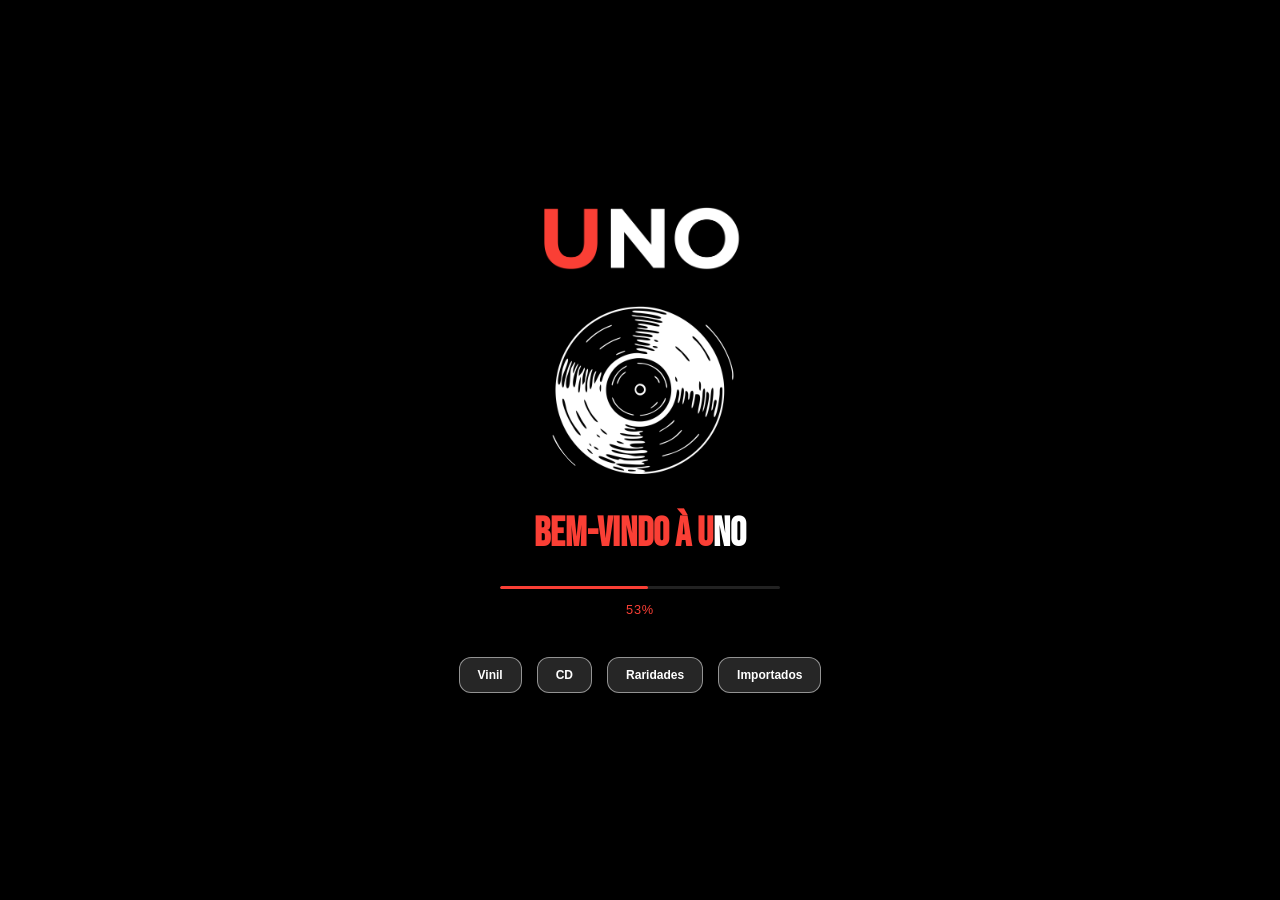
==== index.html @ 5053f2fa "feat: Adicionando o menu de forma responsiva no projeto" ====
<!DOCTYPE html>
<html lang="en">

<head>
    <meta charset="UTF-8">
    <meta name="viewport" content="width=device-width, initial-scale=1.0">
    <link rel="stylesheet" href="./src/css/style.css">
    <link rel="preconnect" href="https://fonts.googleapis.com">
    <link rel="preconnect" href="https://fonts.gstatic.com" crossorigin>
    <link
        href="https://fonts.googleapis.com/css2?family=Bebas+Neue&family=Montserrat:ital,wght@0,100..900;1,100..900&display=swap"
        rel="stylesheet">
    <title>Home</title>
</head>

<body>

    <!-- Início: Loading -->
    <div id="inicio">
        <img id="img-logo" src="./src/assets/logo UNO.png" alt="Logo da UNO">
        <img id="img-loading" src="./src/assets/Loading/vinil.png" alt="Vinil">

        <div id="texto-loading">
            <h1 id="titulo-loading">Bem-vindo à U<span>NO</span></h1>
        </div>

        <div id="barra-loading">
            <div id="barra-container">
                <div id="barra-fill"></div>
            </div>
            <p id="porcentagem">0%</p>
        </div>

        <div id="tags-loading">
            <p id="tags">Vinil</p>
            <p id="tags">CD</p>
            <p id="tags">Raridades</p>
            <p id="tags">Importados</p>
        </div>
    </div>
    <!-- Fim: Loading -->

    <!--Início: Menu-->
    <header>
        <a href="./index.html"><img id="img-menu" src="./src/assets/logo UNO.png" alt="Logo UNO"></a>

        <nav id="link-menu">
            <ul>
                <li><a href="">Home</a></li>
                <li><a href="">Sobre</a></li>
                <li><a href="">Contato</a></li>
            </ul>
        </nav>

        <a id="botao-menu" href="">Portfólio</a>

        <button id="hamburguer">
            <span></span>
            <span></span>
            <span></span>
        </button>
    </header>
    <!-- Fim: Menu -->

    <script src="./src/js/script.js"></script>
</body>

</html>
---- src/css/style.css ----
:root {
    --cor-preta: #000000;
    --cor-branca: #FFFFFF;
    --cor-vermelha: #FA3F35;
    --cor-laranja: #FF9500;
    --cor-branca-50: #FFFFFF80;
    --cor-branca-15: #FFFFFF26;
    --cor-branca-80: #FFFFFF80;
    --barra-container: #222222;
    --fonte-titulo: "Bebas Neue", sans-serif;
    --fonte-corpo: "Inter", sans-serif;
}

* {
    margin: 0;
    padding: 0;
    box-sizing: border-box;
}

/* Início: Loading */

#inicio {
    background: var(--cor-preta);
    position: fixed;
    top: 0;
    left: 0;
    width: 100%;
    height: 100%;
    display: flex;
    flex-direction: column;
    justify-content: center;
    align-items: center;
    opacity: 1;
    transition: opacity 1s ease-in-out;
    gap: 20px;
    overflow: hidden;

}

#img-logo {
    width: 220px;
    height: auto;
}

#img-loading {
    width: 200px;
    height: 200px;
    border-radius: 50%;
    animation: rodar 3s ease-in-out;
}

@keyframes rodar {
    from {
        transform: rotate(0deg);

    }

    to {
        transform: rotate(360deg);
    }
}

#titulo-loading {
    color: var(--cor-vermelha);
    font-family: var(--fonte-titulo);
    font-size: 2.5rem;
}

#titulo-loading span {
    color: var(--cor-branca)
}

#barra-container {
    width: 280px;
    height: 3px;
    background: var(--barra-container);
    border-radius: 2px;
    margin-top: 0;
    overflow: hidden;
    margin-bottom: 5px;
}

#barra-fill {
    height: 100%;
    width: 0%;
    background: var(--cor-vermelha);
    border-radius: 2px;
    transition: width 0.1s ease;
}

#porcentagem {
    color: var(--cor-vermelha);
    font-size: 0.8rem;
    margin-top: 0.5rem;
    font-family: var(--fonte-corpo);
    letter-spacing: 0.06em;
}

#barra-loading {
    display: flex;
    flex-direction: column;
    align-items: center;
}

#texto-loading {
    align-items: center;
    display: flex;
    flex-direction: column;
    margin-bottom: 8px;
}

#tags-loading {
    display: flex;
    gap: 15px;
    margin-top: 20px;
}

#tags {
    color: var(--cor-branca);
    background-color: var(--cor-branca-15);
    padding: 10px 18px;
    border-radius: 12px;
    border: 1px solid var(--cor-branca-50);
    font-family: var(--fonte-corpo);
    font-weight: 600;
    font-size: 0.75rem;
}

/* Fim: Loading */

/* Início: Menu */
header {
    display: none;
    position: fixed;
    top: 0;
    left: 0;
    width: 100%;
    z-index: 99;
    background: var(--cor-preta);
    justify-content: space-between;
    align-items: center;
    height: 100px;
    padding: 20px 40px;
    font-family: var(--fonte-corpo);
    font-weight: 500;
}

header.visivel {
    display: flex;
}

#img-menu {
    width: 100px;
}

nav ul {
    display: flex;
    gap: 20px;
}

nav ul li a {
    font-size: 1.1rem;
    transition: 0.3s ease;
}

nav ul li a:hover {
    color: var(--cor-laranja);
}

header a {
    color: var(--cor-branca);
    text-decoration: none;
}

#botao-menu {
    font-size: 1.1rem;
    transition: 0.3s ease;
    background: var(--cor-vermelha);
    padding: 15px 25px;
    border-radius: 12px;
}

#botao-menu:hover {
    background: var(--cor-laranja);
}

#hamburguer {
    display: none;
    flex-direction: column;
    gap: 5px;
    background: none;
    border: none;
    cursor: pointer;
    padding: 4px;
    z-index: 100;
}

#hamburguer span {
    display: block;
    width: 24px;
    height: 2px;
    background: var(--cor-branca);
    border-radius: 2px;
    transition: all 0.3s ease;
}

#hamburguer.aberto span:nth-child(1) {
    transform: translateY(7px) rotate(45deg);
}

#hamburguer.aberto span:nth-child(2) {
    opacity: 0;
}

#hamburguer.aberto span:nth-child(3) {
    transform: translateY(-7px) rotate(-45deg);
}

@media (max-width: 768px) {
    #hamburguer {
        display: flex;
    }

    #botao-menu {
        display: none;
    }

    #link-menu {
        display: none;
        position: fixed;
        top: 100px;
        left: 0;
        width: 100%;
        background: var(--cor-preta);
        padding: 2rem;
        border-top: 1px solid #222;
        z-index: 98;
    }

    #link-menu.aberto {
        display: block;
    }

    #link-menu ul {
        flex-direction: column;
        gap: 1.5rem;
    }

    #link-menu a {
        font-size: 1.2rem;
    }

}

/* Fim: Menu */

/* Início: Hero */

/* Fim: Hero */

/* Início: Explore por gênero */

/* Fim: Explore por gênero */
/* Início: Destaques da semana */

/* Fim: Destaques da Semana */

/* Início: CTA */

/* Fim: CTA */

/* Fim: Conteúdo */

/* Início: Footer */

/* Fim: Footer */
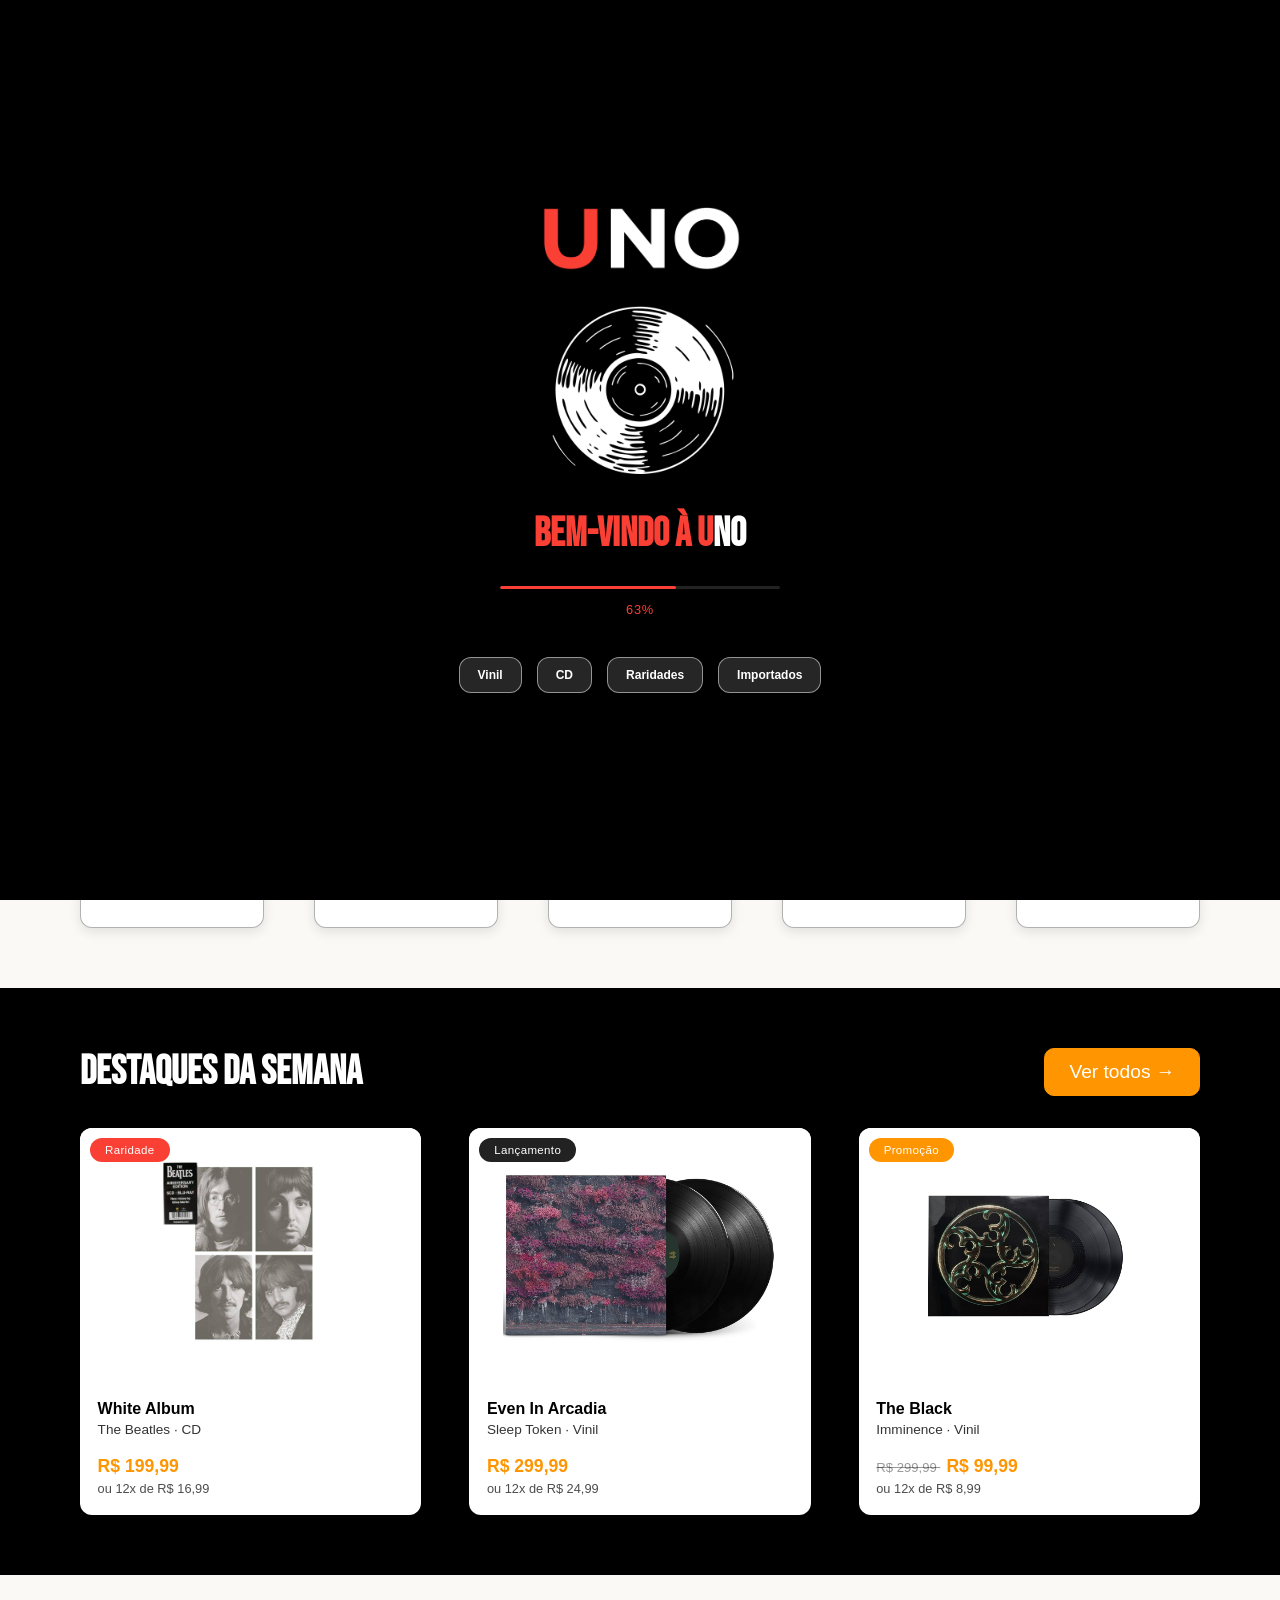
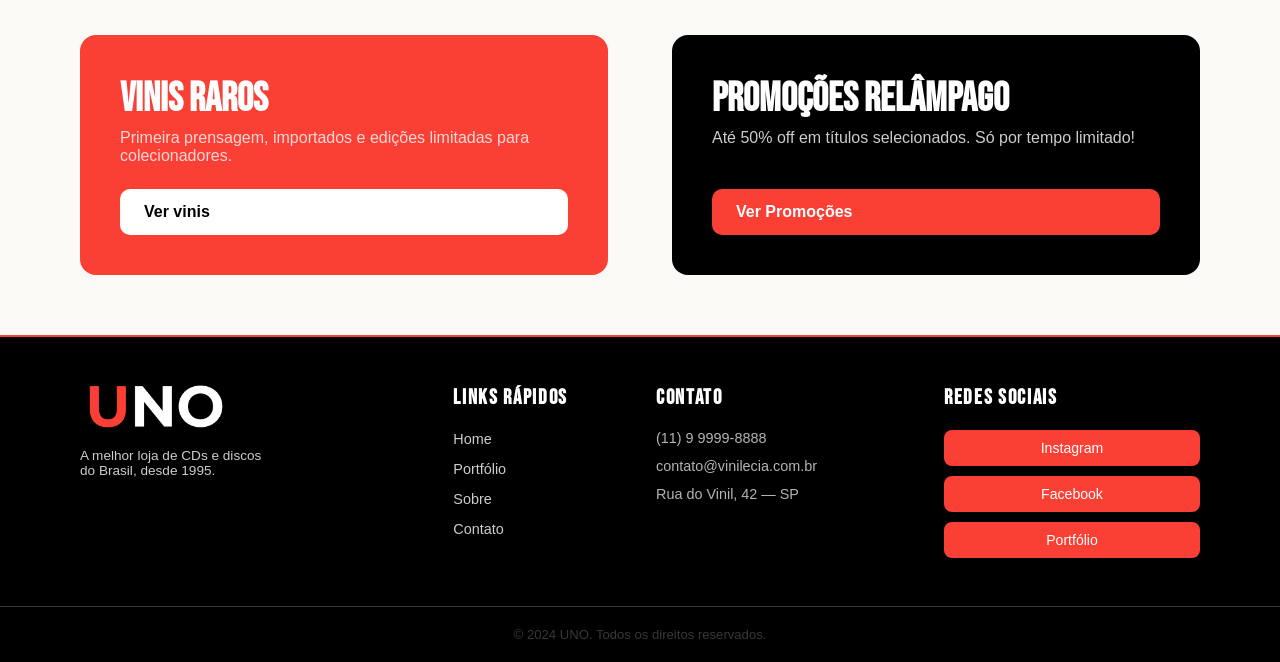
==== commit aaeebc27: "feat: Página Home finalizada" ====
--- a/index.html
+++ b/index.html
@@ -10,7 +10,7 @@
     <link
         href="https://fonts.googleapis.com/css2?family=Bebas+Neue&family=Montserrat:ital,wght@0,100..900;1,100..900&display=swap"
         rel="stylesheet">
-    <title>Home</title>
+    <title>Home | UNO</title>
 </head>
 
 <body>
@@ -38,7 +38,7 @@
             <p id="tags">Importados</p>
         </div>
     </div>
-    <!-- Fim: Loading -->
+   <!-- Fim: Loading -->
 
     <!--Início: Menu-->
     <header>
@@ -46,13 +46,13 @@
 
         <nav id="link-menu">
             <ul>
-                <li><a href="">Home</a></li>
-                <li><a href="">Sobre</a></li>
-                <li><a href="">Contato</a></li>
+                <li><a href="./index.html">Home</a></li>
+                <li><a href="./src/pages/sobre.html">Sobre</a></li>
+                <li><a href="./src/pages/contato.html">Contato</a></li>
             </ul>
         </nav>
 
-        <a id="botao-menu" href="">Portfólio</a>
+        <a id="botao-menu" href="./src/pages/portfolio.html">Portfólio</a>
 
         <button id="hamburguer">
             <span></span>
@@ -62,6 +62,196 @@
     </header>
     <!-- Fim: Menu -->
 
+    <main>
+
+        <section id="hero">
+            <div id="hero-container">
+                <div id="hero-esquerdo">
+
+                    <div id="hero-badge">
+                        Vinil · CD · Raridades · Colecionáveis
+                    </div>
+
+                    <div id="hero-title-sub">
+                        <div id="hero-title">
+                            <h2>A sua trilha sonora <br><span>começa aqui.</span></h2>
+                        </div>
+
+                        <div id="hero-sub">
+                            <p>Mais de 10.000 títulos em estoque.<br> Rock, Jazz, MPB, Clássico e muito mais.</p>
+                        </div>
+                    </div>
+
+                    <div id="hero-btns">
+                        <a id="btn-catalogo" href="">Ver catálogo</a>
+                        <a id="btn-historia" href="">Nossa história</a>
+                    </div>
+                </div>
+
+                <div id="hero-direito">
+                    <img id="fita-cassete" src="./src/assets/Home/Fita.png" alt="Fita cassete">
+                </div>
+            </div>
+        </section>
+
+        <!-- Início: Explore por gênero -->
+        <section id="generos">
+            <div id="generos-container">
+                <h2 id="generos-titulo">Explore por gênero</h2>
+                <div id="generos-grid">
+                    <a href="./pages/portifolio.html?genero=rock" class="genero-card">
+                        <span class="genero-icon">🤘</span>
+                        <p>Rock</p>
+                    </a>
+                    <a href="./pages/portifolio.html?genero=pop" class="genero-card">
+                        <span class="genero-icon">🎤</span>
+                        <p>Pop</p>
+                    </a>
+                    <a href="./pages/portifolio.html?genero=mpb" class="genero-card">
+                        <span class="genero-icon">🎵</span>
+                        <p>MPB</p>
+                    </a>
+                    <a href="./pages/portifolio.html?genero=eletronico" class="genero-card">
+                        <span class="genero-icon">🎧</span>
+                        <p>Eletrônico</p>
+                    </a>
+                    <a href="./pages/portifolio.html?genero=classico" class="genero-card">
+                        <span class="genero-icon">🎻</span>
+                        <p>Clássico</p>
+                    </a>
+                </div>
+            </div>
+        </section>
+        <!-- Fim: Explore por gênero -->
+
+        <!-- Início: Destaques da semana -->
+        <section id="destaques">
+            <div id="destaques-container">
+                <div id="destaques-header">
+                    <h2 id="destaques-titulo">Destaques da semana</h2>
+                    <a href="./pages/portifolio.html" id="btn-ver-todos">Ver todos →</a>
+                </div>
+                <div id="destaques-grid">
+
+                    <div class="produto-card">
+                        <div class="produto-capa">
+                            <img src="./src/assets/Home/white-album.jpg" alt="White Album" width="75%" height="75%">
+                            <span class="produto-badge badge-raridade">Raridade</span>
+                        </div>
+                        <div class="produto-info">
+                            <p class="produto-nome">White Album</p>
+                            <p class="produto-artista">The Beatles · CD</p>
+                            <p class="produto-preco">R$ 199,99</p>
+                            <p class="produto-parcela">ou 12x de R$ 16,99</p>
+                        </div>
+                    </div>
+
+                    <div class="produto-card">
+                        <div class="produto-capa">
+                            <img src="./src/assets/Home/even-in-arcadia.jpg" alt="Even In Arcadia" width="80%"
+                                height="80%">
+                            <span class="produto-badge badge-lancamento">Lançamento</span>
+                        </div>
+                        <div class="produto-info">
+                            <p class="produto-nome">Even In Arcadia</p>
+                            <p class="produto-artista">Sleep Token · Vinil</p>
+                            <p class="produto-preco">R$ 299,99</p>
+                            <p class="produto-parcela">ou 12x de R$ 24,99</p>
+                        </div>
+                    </div>
+
+                    <div class="produto-card">
+                        <div class="produto-capa">
+                            <img src="./src/assets/Home/the-black.jpg" alt="The Black" width="100%" height="100%">
+                            <span class="produto-badge badge-promo">Promoção</span>
+                        </div>
+                        <div class="produto-info">
+                            <p class="produto-nome">The Black</p>
+                            <p class="produto-artista">Imminence · Vinil</p>
+                            <p class="produto-preco-old">R$ 299,99 <span class="produto-preco">R$ 99,99</span></p>
+                            <p class="produto-parcela">ou 12x de R$ 8,99</p>
+                        </div>
+                    </div>
+
+                </div>
+            </div>
+        </section>
+        <!-- Fim: Destaques da semana -->
+
+        <!-- Início: CTA -->
+        <section id="cta">
+            <div id="cta-container">
+
+                <div class="cta-card cta-vermelho">
+                    <div id="cta-title-sub">
+                        <h2 class="cta-titulo">Vinis Raros</h2>
+                        <p class="cta-sub">Primeira prensagem, importados e edições limitadas para colecionadores.</p>
+                    </div>
+                    <a href="./src/pages/portfolio.html" class="cta-btn cta-btn-branco">Ver vinis</a>
+                </div>
+
+                <div class="cta-card cta-preto">
+                    <div id="cta-title-sub">
+                        <h2 class="cta-titulo">Promoções Relâmpago</h2>
+                        <p class="cta-sub">Até 50% off em títulos selecionados. Só por tempo limitado!</p>
+                    </div>
+                    <a href="./src/pages/portfolio.html?filtro=promocao" class="cta-btn cta-btn-vermelho">Ver
+                        Promoções</a>
+                </div>
+
+            </div>
+        </section>
+        <!-- Fim: CTA -->
+
+    </main>
+
+    <!-- Início: Footer -->
+    <footer id="footer">
+        <div id="footer-container">
+
+            <div class="footer-col" id="footer-marca">
+                <a href="./index.html">
+                    <img id="footer-logo" src="./src/assets/logo UNO.png" alt="Logo UNO">
+                </a>
+                <p id="footer-desc">A melhor loja de CDs e discos<br>do Brasil, desde 1995.</p>
+            </div>
+
+            <div class="footer-col">
+                <h4 class="footer-titulo">Links Rápidos</h4>
+                <ul class="footer-lista">
+                    <li><a href="./index.html">Home</a></li>
+                    <li><a href="./src/pages/portfolio.html">Portfólio</a></li>
+                    <li><a href="./src/pages/sobre.html">Sobre</a></li>
+                    <li><a href="./src/pages/contato.html">Contato</a></li>
+                </ul>
+            </div>
+
+            <div class="footer-col">
+                <h4 class="footer-titulo">Contato</h4>
+                <ul class="footer-lista footer-contato">
+                    <li>(11) 9 9999-8888</li>
+                    <li>contato@vinilecia.com.br</li>
+                    <li>Rua do Vinil, 42 — SP</li>
+                </ul>
+            </div>
+
+            <div class="footer-col">
+                <h4 class="footer-titulo">Redes Sociais</h4>
+                <div id="footer-social">
+                    <a href="#" class="social-btn">Instagram</a>
+                    <a href="#" class="social-btn">Facebook</a>
+                    <a href="./src/pages/portfolio.html" class="social-btn">Portfólio</a>
+                </div>
+            </div>
+
+        </div>
+
+        <div id="footer-bottom">
+            <p>© 2024 UNO. Todos os direitos reservados.</p>
+        </div>
+    </footer>
+    <!-- Fim: Footer -->
+
     <script src="./src/js/script.js"></script>
 </body>
 
--- a/src/css/style.css
+++ b/src/css/style.css
@@ -1,12 +1,22 @@
 :root {
     --cor-preta: #000000;
+    --cor-preta-30: #0000004D;
+    --cor-preta-70: #000000B3;
+    --cor-preta-80: #000000CC;
+    --cor-preta-40: #00000066;
     --cor-branca: #FFFFFF;
     --cor-vermelha: #FA3F35;
     --cor-laranja: #FF9500;
     --cor-branca-50: #FFFFFF80;
     --cor-branca-15: #FFFFFF26;
-    --cor-branca-80: #FFFFFF80;
+    --cor-branca-70: #FFFFFFB3;
+    --cor-branca-80: #FFFFFFCC;
+    --cor-branca-85: #FFFFFF80;
     --barra-container: #222222;
+    --cor-branca-90: #FFFFFFE6;
+    --cor-branca-6: #FFFFFF0F;
+    --cor-branca-22: #FFFFFF38;
+    --cor-branca-marca: #FAF9F6;
     --fonte-titulo: "Bebas Neue", sans-serif;
     --fonte-corpo: "Inter", sans-serif;
 }
@@ -256,21 +266,761 @@
 
 /* Início: Hero */
 
+main {
+    padding-top: 100px;
+}
+
+#hero {
+    padding: 60px 80px;
+    color: var(--cor-branca-70);
+    background: var(--cor-preta);
+    overflow: hidden;
+}
+
+#hero-container {
+    display: grid;
+    grid-template-columns: 1fr 1fr;
+    align-items: center;
+    justify-content: space-between;
+    gap: 7rem;
+    max-width: 1200px;
+    margin: 0 auto;
+    width: 100%;
+}
+
+#hero-title-sub {
+    margin-top: 20px;
+    margin-bottom: 30px;
+}
+
+#hero-badge {
+    display: inline-flex;
+    align-items: center;
+    background: var(--cor-branca-6);
+    border: 1px solid var(--cor-branca-22);
+    color: var(--cor-branca-70);
+    font-size: 0.8rem;
+    padding: 12px 25px;
+    border-radius: 20px;
+    font-family: var(--fonte-corpo);
+}
+
+#hero-title {
+    font-family: var(--fonte-titulo);
+    color: var(--cor-branca);
+    font-size: 3rem;
+    margin-bottom: 6px;
+}
+
+#hero-title span {
+    color: var(--cor-vermelha);
+}
+
+#hero-sub {
+    color: var(--cor-branca-80);
+    font-family: var(--fonte-corpo);
+    font-size: 1rem;
+}
+
+#hero-btns {
+    display: flex;
+    gap: 26px;
+}
+
+#hero-btns a {
+    text-decoration: none;
+}
+
+#btn-catalogo {
+    color: var(--cor-preta);
+    background: var(--cor-vermelha);
+    padding: 15px 30px;
+    border-radius: 12px;
+    font-family: var(--fonte-corpo);
+    font-weight: 600;
+    font-size: 1.1rem;
+    transition: 0.3s ease;
+}
+
+#btn-catalogo:hover {
+    background-color: var(--cor-laranja);
+}
+
+#btn-historia {
+    color: var(--cor-laranja);
+    background: none;
+    border: solid 1px var(--cor-laranja);
+    padding: 15px 30px;
+    border-radius: 12px;
+    font-family: var(--fonte-corpo);
+    font-weight: 600;
+    font-size: 1.1rem;
+    transition: 0.3s ease;
+}
+
+#btn-historia:hover {
+    color: var(--cor-branca);
+    background-color: var(--cor-laranja);
+}
+
+#fita-cassete {
+    width: 80%;
+    height: auto;
+}
+
+
+@media (max-width: 768px) {
+    #hero {
+        padding: 40px 24px;
+    }
+
+    #hero-container {
+        grid-template-columns: 1fr;
+        gap: 2rem;
+        text-align: center;
+    }
+
+    #hero-badge {
+        justify-content: center;
+        margin: 0 auto 16px;
+    }
+
+    #hero-title {
+        font-size: 2.2rem;
+    }
+
+    #hero-btns {
+        flex-direction: column;
+        gap: 12px;
+    }
+
+    #btn-catalogo,
+    #btn-historia {
+        text-align: center;
+        width: 100%;
+    }
+
+    #fita-cassete {
+        width: 60%;
+        margin: 0 auto;
+        display: block;
+    }
+}
+
+@media (max-width: 480px) {
+    #hero-title {
+        font-size: 1.8rem;
+    }
+
+    #hero-sub {
+        font-size: 0.9rem;
+    }
+
+    #btn-catalogo,
+    #btn-historia {
+        font-size: 0.95rem;
+        padding: 12px 20px;
+    }
+
+    #fita-cassete {
+        width: 80%;
+    }
+}
+
 /* Fim: Hero */
 
 /* Início: Explore por gênero */
+#generos {
+    background: var(--cor-branca-marca);
+    padding: 60px 80px;
+}
+
+#generos-titulo {
+    font-family: var(--fonte-titulo);
+    font-size: 2.5rem;
+    color: var(--cor-vermelha);
+    margin-bottom: 2rem;
+}
+
+#generos-grid {
+    display: grid;
+    grid-template-columns: repeat(5, 1fr);
+    gap: 50px;
+}
+
+.genero-card {
+    background: var(--cor-branca);
+    border: 1px solid var(--cor-preta-30);
+    border-radius: 12px;
+    padding: 40px 1rem;
+    display: flex;
+    flex-direction: column;
+    align-items: center;
+    gap: 20px;
+    font-family: var(--fonte-corpo);
+    font-size: 1.1rem;
+    color: var(--cor-preta);
+    text-decoration: none;
+    transition: border-color .2s, transform .2s, color .2s;
+    box-shadow: 0px 4px 12px rgba(0, 0, 0, 0.10);
+}
+
+.genero-card:hover {
+    border-color: var(--cor-vermelha);
+    transform: translateY(-4px);
+    color: var(--cor-vermelha);
+    box-shadow: 0px 8px 24px rgba(250, 63, 53, 0.15);
+}
+
+.genero-icon {
+    font-size: 2rem;
+}
+
+@media (max-width: 1024px) {
+    #generos {
+        padding: 60px 40px;
+    }
+
+    #generos-grid {
+        grid-template-columns: 1fr;
+        gap: 16px;
+    }
+}
+
+@media (max-width: 768px) {
+    #generos {
+        padding: 40px 24px;
+    }
+
+    #generos-grid {
+        grid-template-columns: 1fr;
+        gap: 12px;
+    }
+
+    #generos-titulo {
+        font-size: 2rem;
+    }
+
+    .genero-card {
+        padding: 20px 1rem;
+        flex-direction: row;
+        justify-content: flex-start;
+        gap: 16px;
+    }
+
+    .genero-icon {
+        font-size: 1.6rem;
+    }
+}
+
+@media (max-width: 480px) {
+    #generos {
+        padding: 40px 30px;
+    }
+
+    #generos-grid {
+        grid-template-columns: 1fr;
+        gap: 10px;
+    }
+
+    #generos-titulo {
+        font-size: 2.5rem;
+    }
+
+    .genero-card {
+        padding: 16px 1rem;
+        font-size: 1rem;
+    }
+
+    .genero-icon {
+        font-size: 1.4rem;
+    }
+}
 
 /* Fim: Explore por gênero */
+
 /* Início: Destaques da semana */
-
-/* Fim: Destaques da Semana */
+#destaques {
+    background: var(--cor-preta);
+    padding: 60px 80px;
+}
+
+
+#destaques-header {
+    display: flex;
+    align-items: center;
+    justify-content: space-between;
+    margin-bottom: 2rem;
+}
+
+#destaques-titulo {
+    font-family: var(--fonte-titulo);
+    font-size: 2.5rem;
+    color: var(--cor-branca);
+}
+
+#btn-ver-todos {
+    background: var(--cor-laranja);
+    color: var(--cor-branca);
+    font-family: var(--fonte-corpo);
+    font-size: 1.2rem;
+    font-weight: 500;
+    padding: 12px 24px;
+    border-radius: 10px;
+    text-decoration: none;
+    transition: 0.2s ease;
+    border: solid 1px var(--cor-laranja);
+}
+
+#btn-ver-todos:hover {
+    background: none;
+    border: solid 1px var(--cor-laranja);
+    color: var(--cor-laranja);
+
+}
+
+#destaques-grid {
+    display: grid;
+    grid-template-columns: repeat(3, 1fr);
+    gap: 3rem;
+}
+
+.produto-card {
+    font-family: var(--fonte-corpo);
+    background: var(--cor-branca);
+    border-radius: 12px;
+    overflow: hidden;
+    transition: transform .2s;
+    cursor: pointer;
+}
+
+.produto-card:hover {
+    transform: translateY(-4px);
+}
+
+.produto-capa {
+    width: 100%;
+    aspect-ratio: 4/3;
+    position: relative;
+    overflow: hidden;
+    background: var(--cor-branca);
+    display: flex;
+    align-items: center;
+    justify-content: center;
+}
+
+.produto-capa img {
+    object-fit: contain;
+    display: block;
+}
+
+.produto-badge {
+    font-family: var(--fonte-corpo);
+    position: absolute;
+    top: 10px;
+    left: 10px;
+    font-size: 0.72rem;
+    font-weight: 500;
+    padding: 6px 15px;
+    border-radius: 12px;
+    letter-spacing: .03em;
+}
+
+.badge-raridade {
+    background: var(--cor-vermelha);
+    color: var(--cor-branca);
+}
+
+.badge-lancamento {
+    background: var(--barra-container);
+    color: var(--cor-branca);
+}
+
+.badge-promo {
+    background: var(--cor-laranja);
+    color: var(--cor-branca);
+}
+
+.produto-info {
+    font-family: var(--fonte-corpo);
+    padding: 1rem 1.1rem 1.2rem;
+    display: flex;
+    flex-direction: column;
+    gap: 4px;
+}
+
+.produto-nome {
+    font-family: var(--fonte-corpo);
+    font-size: 1rem;
+    font-weight: 600;
+    color: var(--cor-preta);
+}
+
+.produto-artista {
+    font-family: var(--fonte-corpo);
+    font-size: 0.85rem;
+    color: var(--cor-preta-80);
+    margin-bottom: 15px;
+}
+
+.produto-preco {
+    font-size: 1.1rem;
+    font-weight: 700;
+    color: var(--cor-laranja);
+}
+
+.produto-preco-old {
+    font-size: 0.82rem;
+    color: var(--cor-preta-40);
+    text-decoration: line-through;
+    display: inline;
+}
+
+.produto-preco-old span {
+    text-decoration: none !important;
+    font-size: 1.1rem;
+    font-weight: 700;
+    color: var(--cor-laranja);
+    margin-left: 6px;
+    display: inline-block;
+}
+
+.produto-parcela {
+    font-size: 0.8rem;
+    color: var(--cor-preta-70);
+}
+
+@media (max-width: 1024px) {
+    #destaques {
+        padding: 60px 40px;
+    }
+
+    #destaques-grid {
+        grid-template-columns: repeat(2, 1fr);
+        gap: 1.5rem;
+    }
+}
+
+@media (max-width: 768px) {
+    #destaques {
+        padding: 40px 24px;
+    }
+
+    #destaques-titulo {
+        font-size: 2rem;
+    }
+
+    #destaques-grid {
+        grid-template-columns: repeat(2, 1fr);
+        gap: 1rem;
+    }
+
+    #btn-ver-todos {
+        font-size: 0.9rem;
+        padding: 10px 16px;
+    }
+}
+
+@media (max-width: 480px) {
+    #destaques {
+        padding: 40px 30px;
+    }
+
+    #destaques-titulo {
+        font-size: 1.8rem;
+    }
+
+    #destaques-grid {
+        grid-template-columns: 1fr;
+        gap: 2rem;
+    }
+
+    #btn-ver-todos {
+        font-size: 0.8rem;
+        padding: 8px 10px;
+    }
+}
+
+/* Fim: Destaques da semana */
 
 /* Início: CTA */
+#cta {
+    background: var(--cor-branca-marca);
+    padding: 60px 80px;
+}
+
+#cta-container {
+    display: grid;
+    grid-template-columns: 1fr 1fr;
+    gap: 4rem;
+    max-width: 1200px;
+    margin: 0 auto;
+}
+
+.cta-card {
+    border-radius: 16px;
+    padding: 2.5rem;
+    display: flex;
+    flex-direction: column;
+    gap: 1rem;
+}
+
+.cta-vermelho {
+    background: var(--cor-vermelha);
+}
+
+.cta-preto {
+    background: var(--cor-preta);
+}
+
+.cta-titulo {
+    font-family: var(--fonte-titulo);
+    font-size: 2.5rem;
+    color: var(--cor-branca);
+    margin-bottom: 6px;
+}
+
+#cta-title-sub {
+    flex: 1;
+}
+
+.cta-sub {
+    font-family: var(--fonte-corpo);
+    font-size: 1rem;
+    color: var(--cor-branca-80);
+
+}
+
+.cta-btn {
+    display: block;
+    text-align: left;
+    font-family: var(--fonte-corpo);
+    font-size: 1rem;
+    font-weight: 600;
+    padding: 14px 24px;
+    border-radius: 10px;
+    text-decoration: none;
+    transition: 0.3s ease;
+    margin-top: 0.5rem;
+}
+
+.cta-btn-branco {
+    background: var(--cor-branca);
+    color: var(--cor-preta);
+}
+
+.cta-btn-branco:hover {
+    color: var(--cor-laranja);
+}
+
+.cta-btn-vermelho {
+    background: var(--cor-vermelha);
+    color: var(--cor-branca);
+}
+
+.cta-btn-vermelho:hover {
+    background: var(--cor-laranja);
+}
+
+@media (max-width: 1024px) {
+    #cta {
+        padding: 60px 40px;
+    }
+}
+
+@media (max-width: 768px) {
+    #cta {
+        padding: 40px 24px;
+    }
+
+    #cta-container {
+        grid-template-columns: 1fr;
+    }
+
+    .cta-titulo {
+        font-size: 1.8rem;
+    }
+}
+
+@media (max-width: 480px) {
+    #cta {
+        padding: 40px 16px;
+    }
+
+    #cta-container {
+        gap: 1.6rem;
+    }
+
+    .cta-card {
+        padding: 1.75rem;
+    }
+
+    .cta-titulo {
+        font-size: 1.6rem;
+    }
+}
 
 /* Fim: CTA */
 
 /* Fim: Conteúdo */
 
 /* Início: Footer */
+#footer {
+    background: var(--cor-preta);
+    border-top: 2px solid var(--cor-vermelha);
+}
+
+#footer-marca {
+    justify-content: center !important;
+}
+
+#footer-container {
+    padding: 3rem 80px;
+    display: grid;
+    grid-template-columns: 2fr 1fr 1.5fr 1.5fr;
+    gap: 2rem;
+}
+
+#footer-logo {
+    width: 150px;
+    margin-bottom: 1rem;
+}
+
+#footer-desc {
+    font-family: var(--fonte-corpo);
+    font-size: 0.85rem;
+    color: var(--cor-branca-80);
+}
+
+.footer-titulo {
+    font-family: var(--fonte-titulo);
+    font-size: 1.3rem;
+    color: var(--cor-branca);
+    letter-spacing: .08em;
+    margin-bottom: 1.25rem;
+}
+
+.footer-lista {
+    list-style: none;
+    display: flex;
+    flex-direction: column;
+    gap: .75rem;
+}
+
+.footer-lista a {
+    font-family: var(--fonte-corpo);
+    font-size: 0.9rem;
+    color: var(--cor-branca-80);
+    text-decoration: none;
+    transition: color .2s;
+}
+
+.footer-lista a:hover {
+    color: var(--cor-laranja);
+}
+
+.footer-contato li {
+    font-family: var(--fonte-corpo);
+    font-size: 0.9rem;
+    color: var(--cor-branca-70);
+}
+
+#footer-social {
+    display: flex;
+    flex-direction: column;
+    gap: .6rem;
+}
+
+.social-btn {
+    background: var(--cor-vermelha);
+    color: var(--cor-branca);
+    font-family: var(--fonte-corpo);
+    font-size: 0.88rem;
+    font-weight: 500;
+    padding: 10px 16px;
+    border-radius: 8px;
+    text-align: center;
+    text-decoration: none;
+    transition: 0.3s ease;
+}
+
+.social-btn:hover {
+    background: var(--cor-laranja);
+    color: var(--cor-preta)
+}
+
+#footer-bottom {
+    border-top: 1px solid var(--cor-branca-22);
+    padding: 1.25rem 80px;
+    text-align: center;
+}
+
+#footer-bottom p {
+    font-family: var(--fonte-corpo);
+    font-size: 0.82rem;
+    color: var(--cor-branca-22);
+}
+
+@media (max-width: 1024px) {
+    #footer-container {
+        padding: 3rem 40px;
+        grid-template-columns: 1fr 1fr;
+        gap: 2.5rem;
+    }
+
+    #footer-bottom {
+        padding: 1.25rem 40px;
+    }
+}
+
+@media (max-width: 768px) {
+    #footer-container {
+        padding: 2.5rem 24px;
+        grid-template-columns: 1fr 1fr;
+        gap: 2rem;
+    }
+
+    #footer-bottom {
+        padding: 1.25rem 24px;
+    }
+}
+
+@media (max-width: 480px) {
+
+    #footer-desc {
+        text-align: center;
+        font-size: 1rem;
+    }
+
+    #footer-titulo {
+        font-size: 1.4rem;
+    }
+
+    .footer-lista a,
+    .footer-contato li {
+        font-size: 1.1rem;
+    }
+
+    .social-btn {
+        font-size: 1rem;
+        padding: 12px 24px;
+    }
+
+    #footer-container {
+        padding: 2rem 30px;
+        grid-template-columns: 1fr;
+        gap: 2rem;
+    }
+
+    #footer-marca {
+        align-items: center;
+        display: flex;
+        flex-direction: column;
+    }
+
+    #footer-bottom {
+        padding: 1rem 16px;
+    }
+}
 
 /* Fim: Footer */
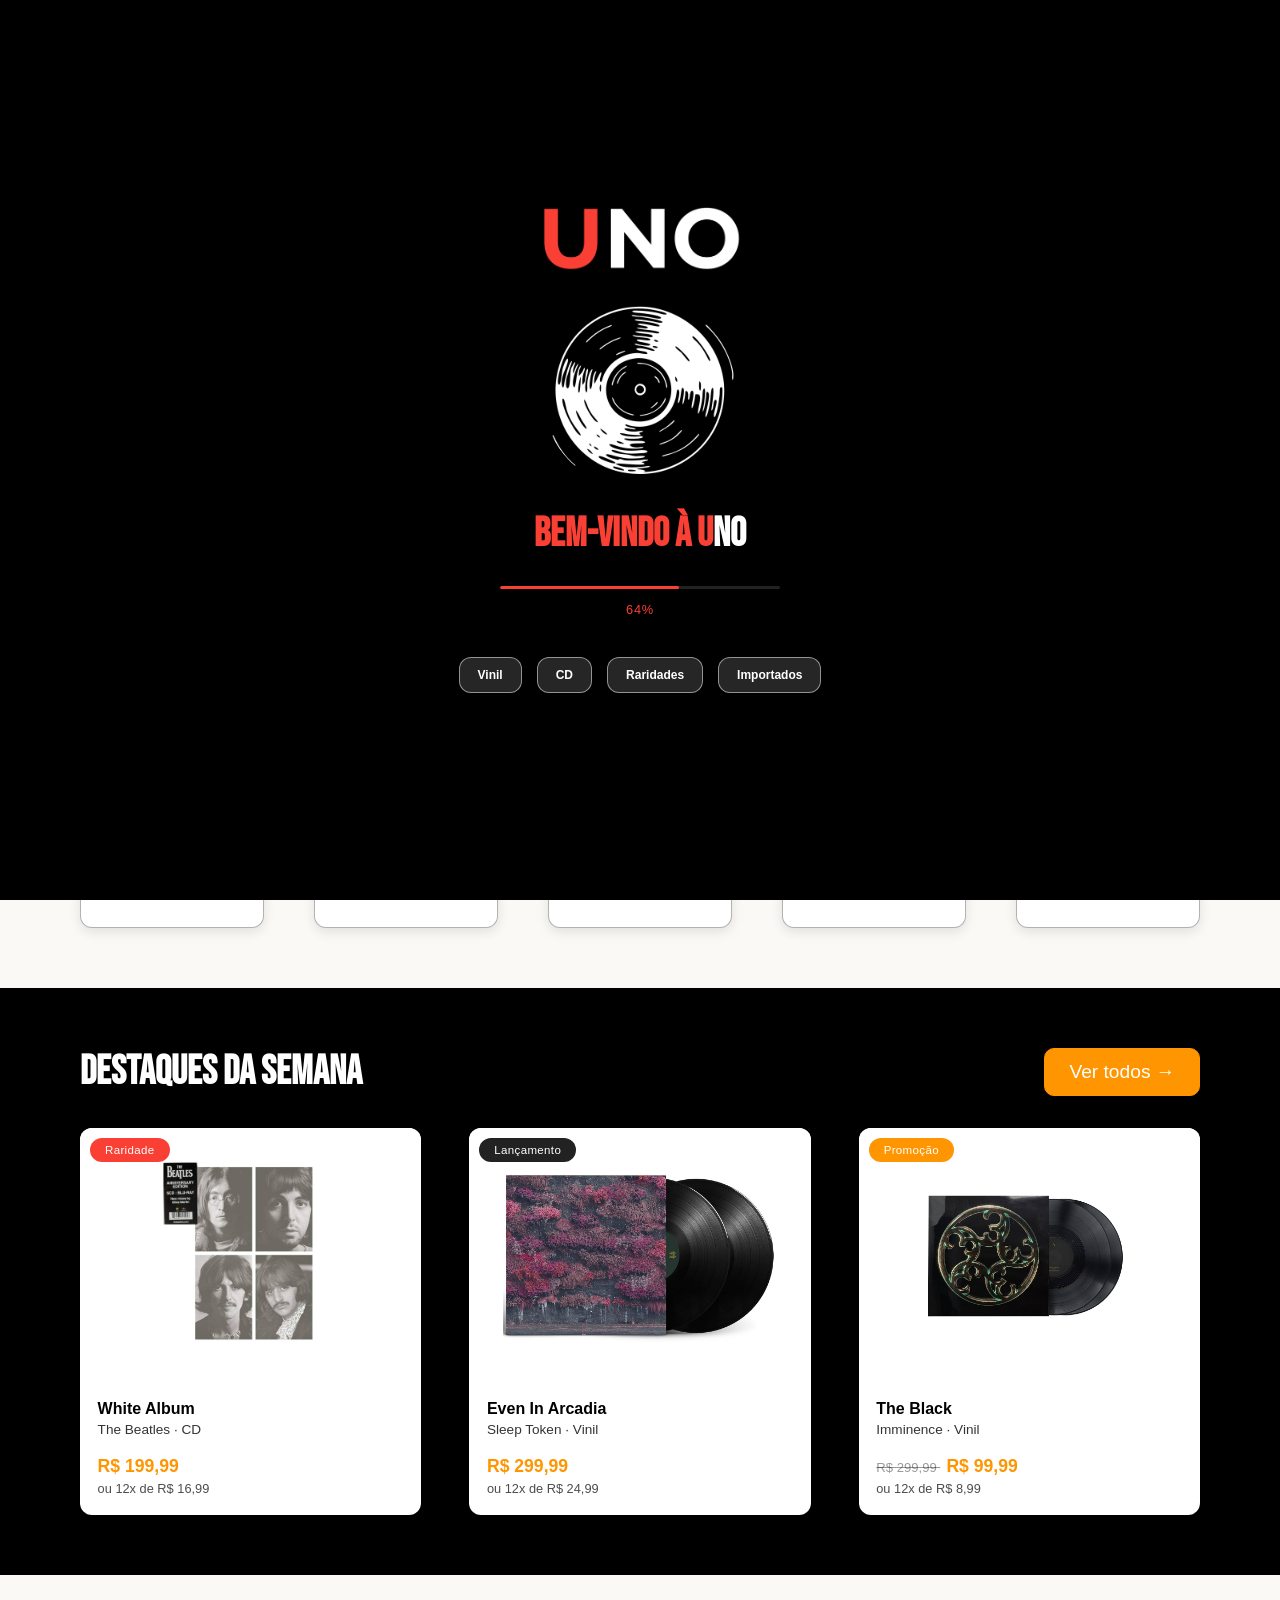
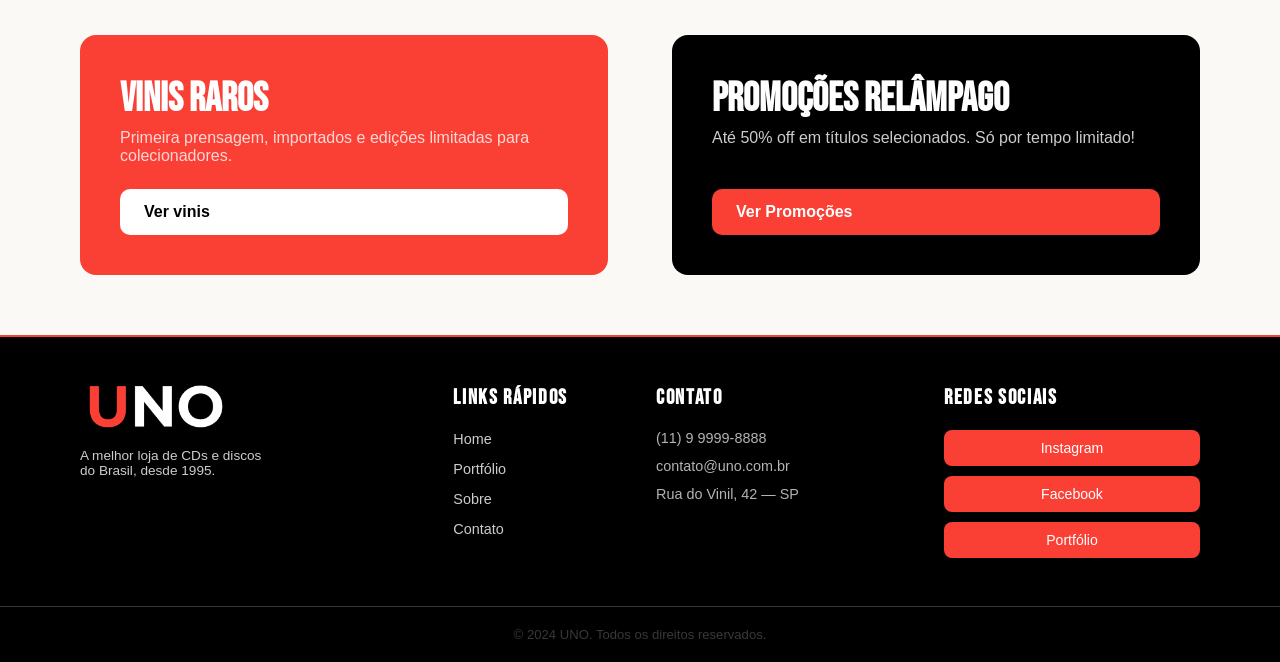
==== commit 31cfea03: "feat: Página Portfólio finalizada" ====
--- a/index.html
+++ b/index.html
@@ -83,8 +83,8 @@
                     </div>
 
                     <div id="hero-btns">
-                        <a id="btn-catalogo" href="">Ver catálogo</a>
-                        <a id="btn-historia" href="">Nossa história</a>
+                        <a id="btn-catalogo" href="/src/pages/portfolio.html">Ver catálogo</a>
+                        <a id="btn-historia" href="/src/pages/sobre.html">Nossa história</a>
                     </div>
                 </div>
 
@@ -99,23 +99,23 @@
             <div id="generos-container">
                 <h2 id="generos-titulo">Explore por gênero</h2>
                 <div id="generos-grid">
-                    <a href="./pages/portifolio.html?genero=rock" class="genero-card">
+                    <a href="./src/pages/portfolio.html?genero=rock" class="genero-card">
                         <span class="genero-icon">🤘</span>
                         <p>Rock</p>
                     </a>
-                    <a href="./pages/portifolio.html?genero=pop" class="genero-card">
+                    <a href="./src/pages/portfolio.html?genero=pop" class="genero-card">
                         <span class="genero-icon">🎤</span>
                         <p>Pop</p>
                     </a>
-                    <a href="./pages/portifolio.html?genero=mpb" class="genero-card">
+                    <a href="./src/pages/portfolio.html?genero=mpb" class="genero-card">
                         <span class="genero-icon">🎵</span>
                         <p>MPB</p>
                     </a>
-                    <a href="./pages/portifolio.html?genero=eletronico" class="genero-card">
+                    <a href="./src/pages/portfolio.html?genero=eletronico" class="genero-card">
                         <span class="genero-icon">🎧</span>
                         <p>Eletrônico</p>
                     </a>
-                    <a href="./pages/portifolio.html?genero=classico" class="genero-card">
+                    <a href="./src/pages/portfolio.html?genero=classico" class="genero-card">
                         <span class="genero-icon">🎻</span>
                         <p>Clássico</p>
                     </a>
@@ -230,7 +230,7 @@
                 <h4 class="footer-titulo">Contato</h4>
                 <ul class="footer-lista footer-contato">
                     <li>(11) 9 9999-8888</li>
-                    <li>contato@vinilecia.com.br</li>
+                    <li>contato@uno.com.br</li>
                     <li>Rua do Vinil, 42 — SP</li>
                 </ul>
             </div>
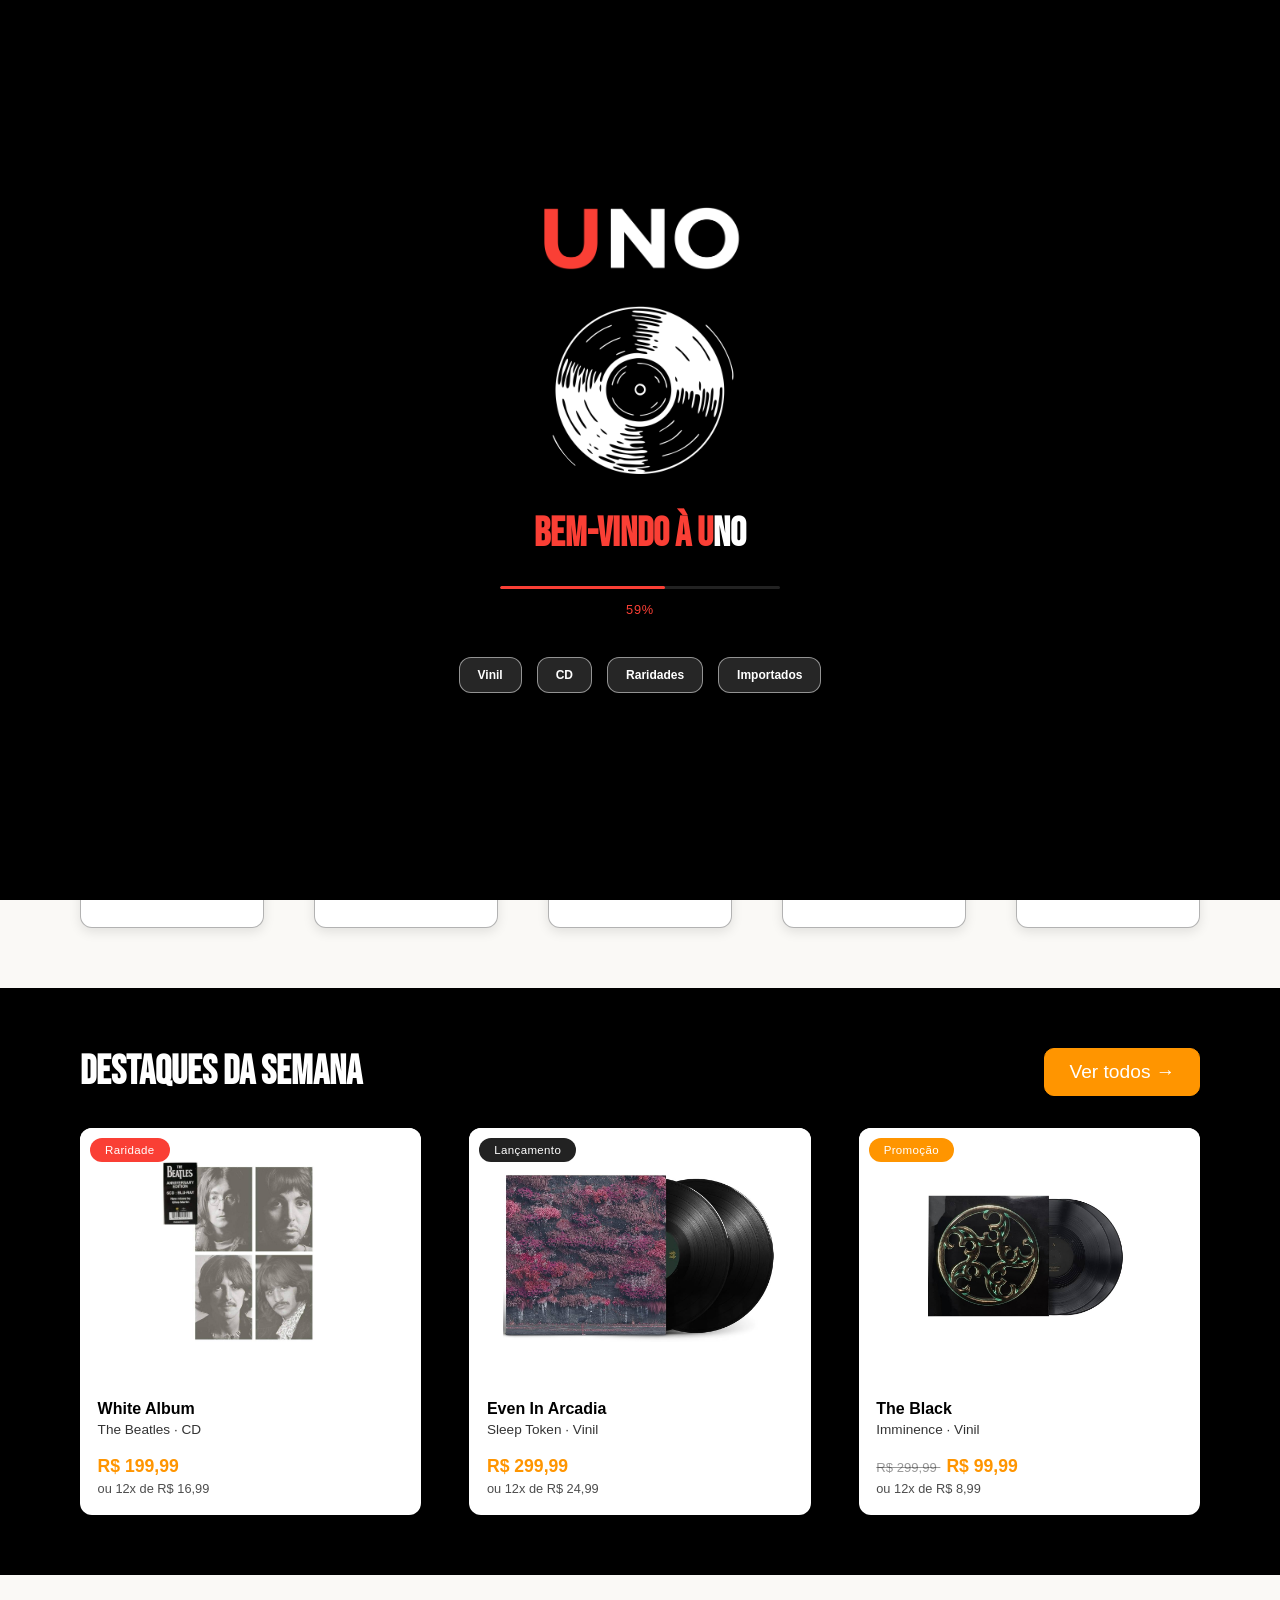
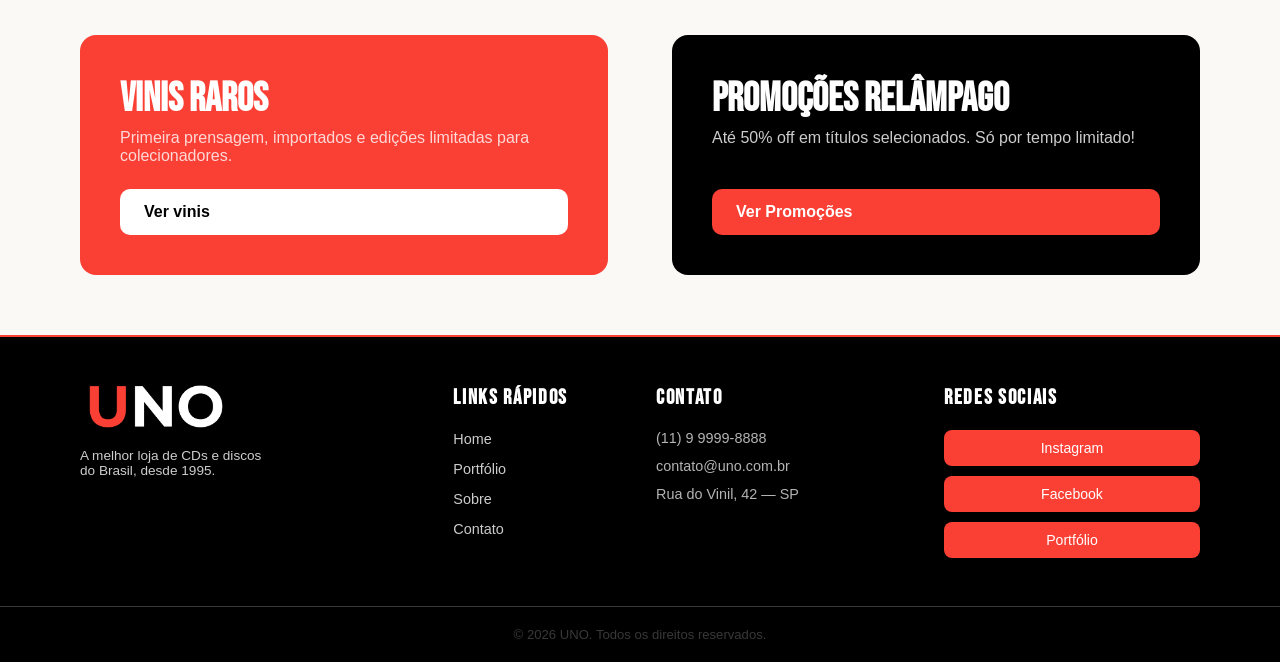
==== commit d37026ca: "feat: Página sobre finalizada" ====
--- a/index.html
+++ b/index.html
@@ -247,7 +247,7 @@
         </div>
 
         <div id="footer-bottom">
-            <p>© 2024 UNO. Todos os direitos reservados.</p>
+            <p>© 2026 UNO. Todos os direitos reservados.</p>
         </div>
     </footer>
     <!-- Fim: Footer -->
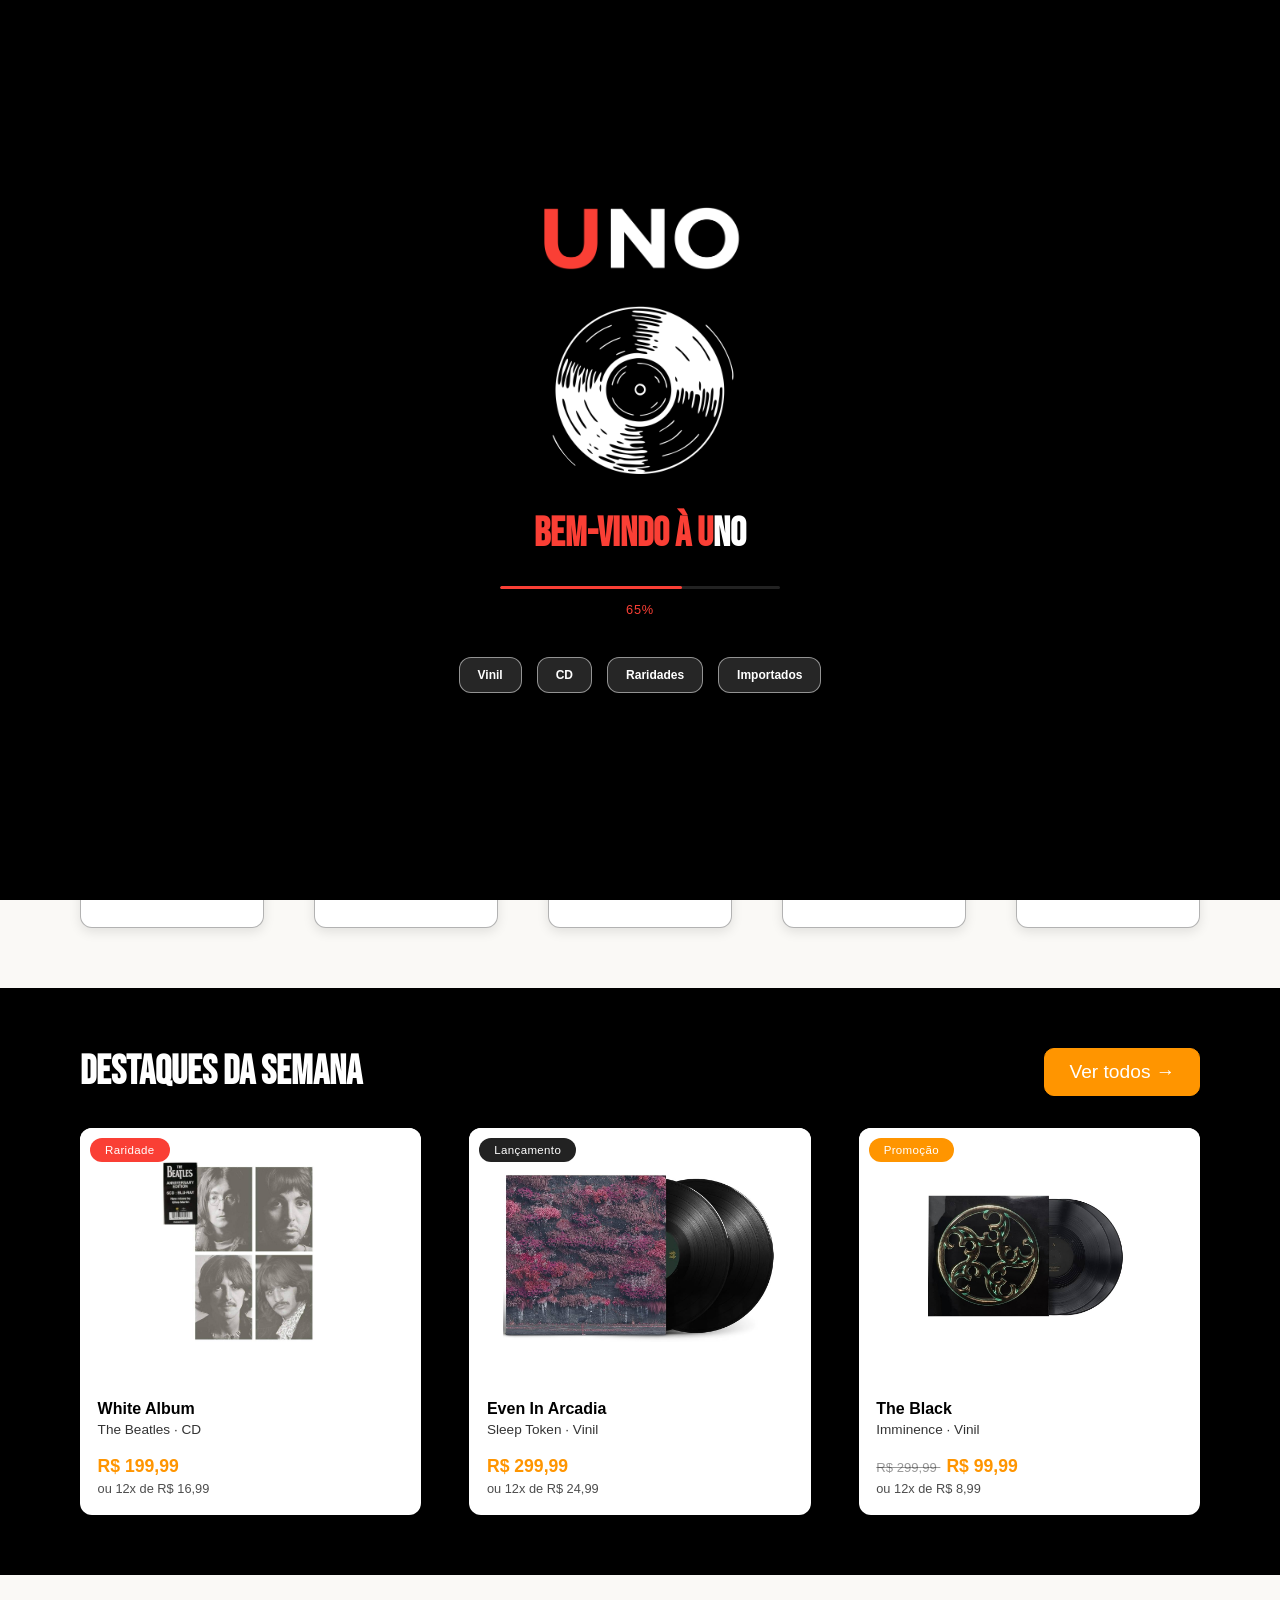
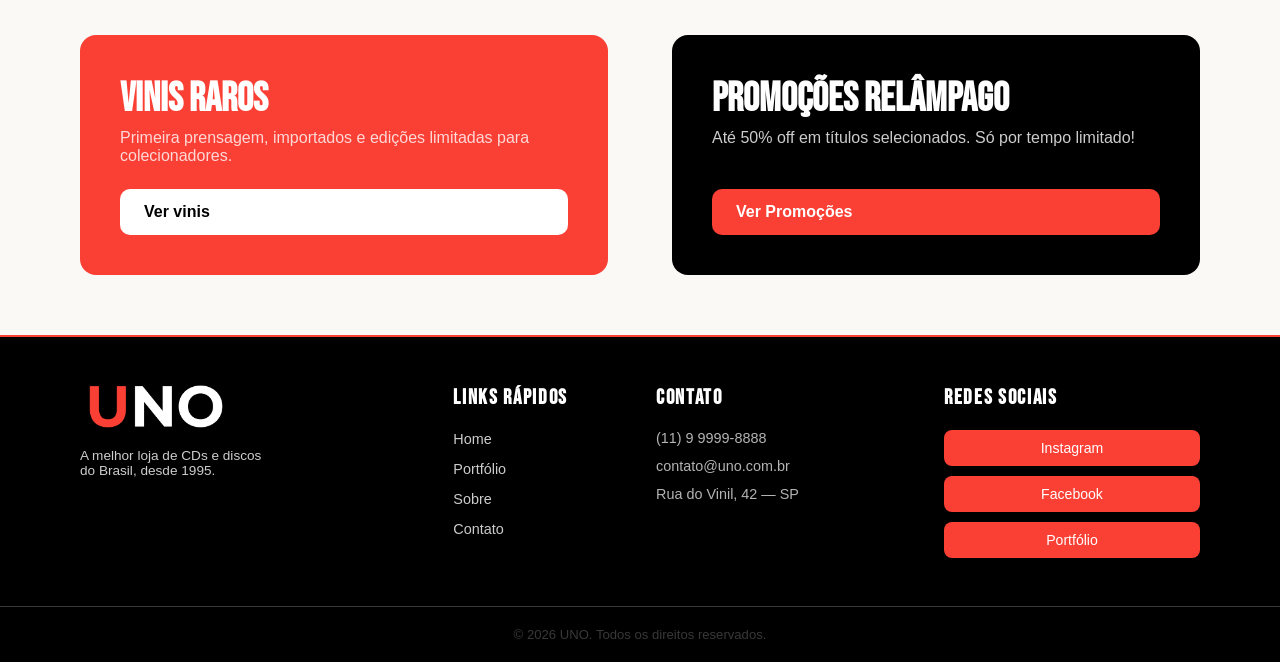
==== commit 2f4c2824: "fix: Arrumando links para o GitHub Pages" ====
--- a/index.html
+++ b/index.html
@@ -42,11 +42,11 @@
 
     <!--Início: Menu-->
     <header>
-        <a href="./index.html"><img id="img-menu" src="./src/assets/logo UNO.png" alt="Logo UNO"></a>
+        <a href="/UNO-Loja-de-Discos/index.html"><img id="img-menu" src="./src/assets/logo UNO.png" alt="Logo UNO"></a>
 
         <nav id="link-menu">
             <ul>
-                <li><a href="./index.html">Home</a></li>
+                <li><a href="/UNO-Loja-de-Discos/index.html">Home</a></li>
                 <li><a href="./src/pages/sobre.html">Sobre</a></li>
                 <li><a href="./src/pages/contato.html">Contato</a></li>
             </ul>
@@ -219,7 +219,7 @@
             <div class="footer-col">
                 <h4 class="footer-titulo">Links Rápidos</h4>
                 <ul class="footer-lista">
-                    <li><a href="./index.html">Home</a></li>
+                    <li><a href="/UNO-Loja-de-Discos/index.html">Home</a></li>
                     <li><a href="./src/pages/portfolio.html">Portfólio</a></li>
                     <li><a href="./src/pages/sobre.html">Sobre</a></li>
                     <li><a href="./src/pages/contato.html">Contato</a></li>
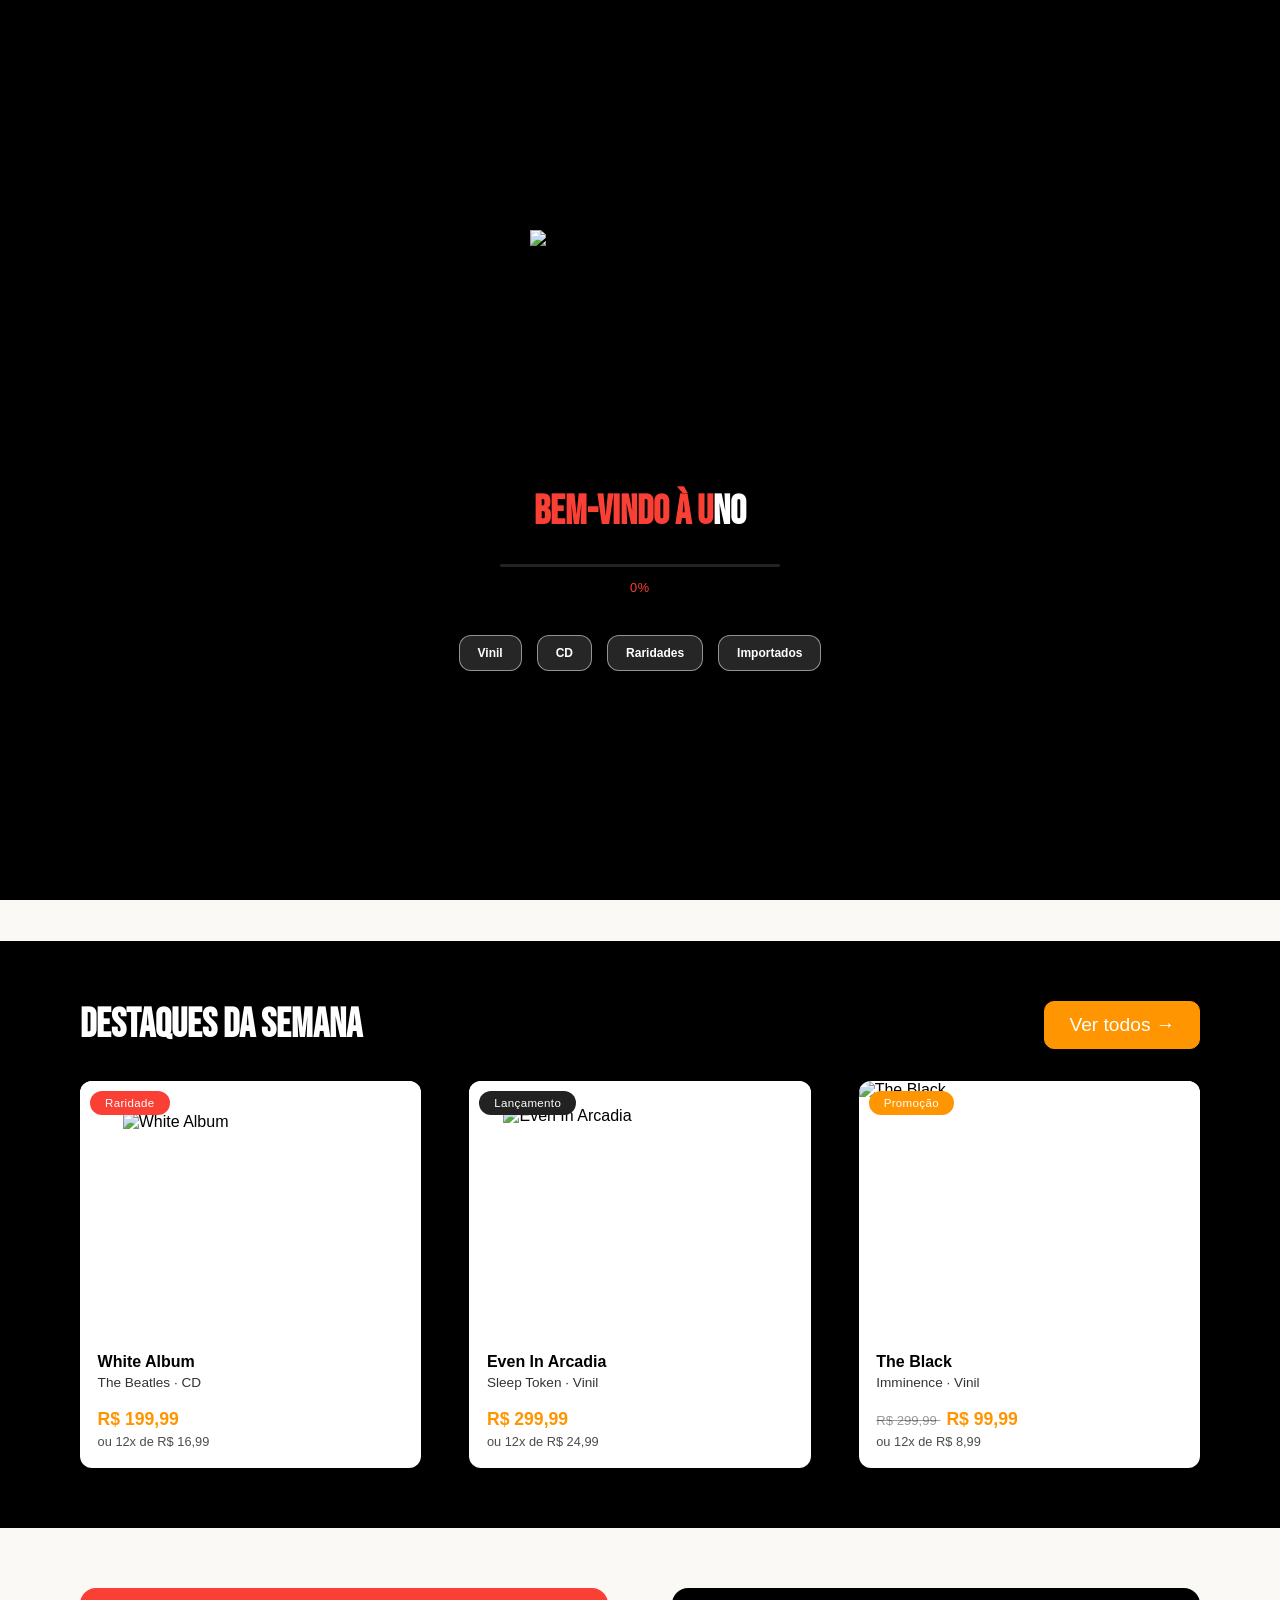
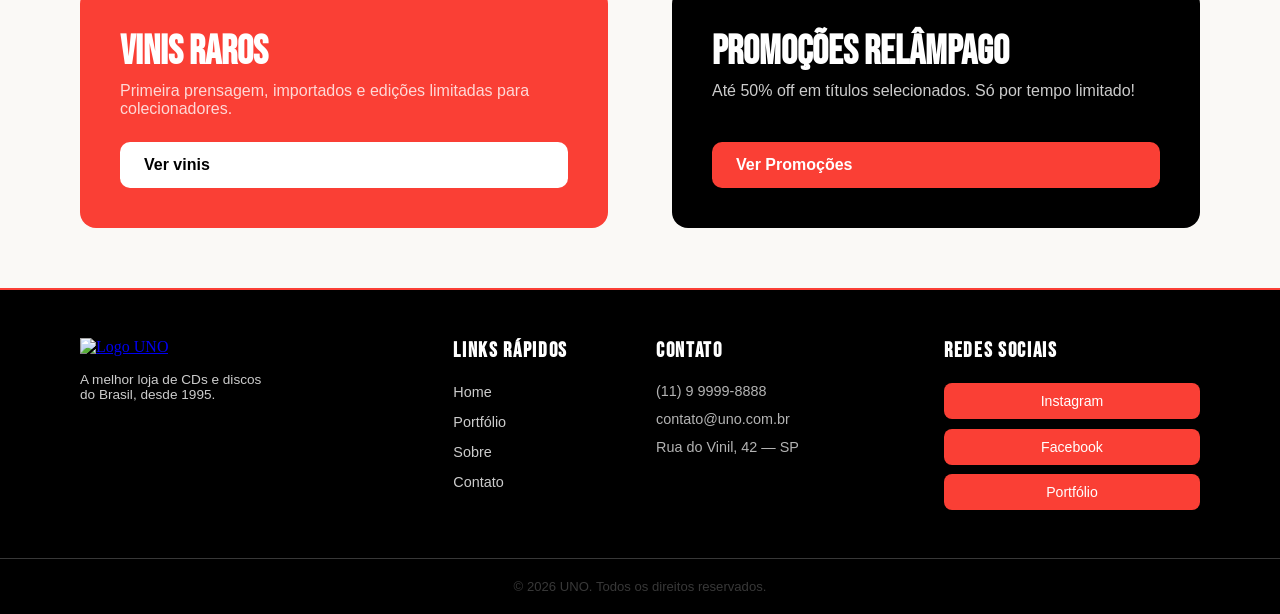
==== commit 3eb840c8: "fix: Arrumando links da página home" ====
--- a/index.html
+++ b/index.html
@@ -17,8 +17,8 @@
 
     <!-- Início: Loading -->
     <div id="inicio">
-        <img id="img-logo" src="./src/assets/logo UNO.png" alt="Logo da UNO">
-        <img id="img-loading" src="./src/assets/Loading/vinil.png" alt="Vinil">
+        <img id="img-logo" src="/UNO-Loja-de-Discos/src/assets/logo UNO.png" alt="Logo da UNO">
+        <img id="img-loading" src="/UNO-Loja-de-Discos/src/assets/Loading/vinil.png" alt="Vinil">
 
         <div id="texto-loading">
             <h1 id="titulo-loading">Bem-vindo à U<span>NO</span></h1>
@@ -42,17 +42,17 @@
 
     <!--Início: Menu-->
     <header>
-        <a href="/UNO-Loja-de-Discos/index.html"><img id="img-menu" src="./src/assets/logo UNO.png" alt="Logo UNO"></a>
+        <a href="/UNO-Loja-de-Discos/index.html"><img id="img-menu" src="/UNO-Loja-de-Discos/src/assets/logo UNO.png" alt="Logo UNO"></a>
 
         <nav id="link-menu">
             <ul>
                 <li><a href="/UNO-Loja-de-Discos/index.html">Home</a></li>
-                <li><a href="./src/pages/sobre.html">Sobre</a></li>
-                <li><a href="./src/pages/contato.html">Contato</a></li>
+                <li><a href="/UNO-Loja-de-Discos/src/pages/sobre.html">Sobre</a></li>
+                <li><a href="/UNO-Loja-de-Discos/src/pages/contato.html">Contato</a></li>
             </ul>
         </nav>
 
-        <a id="botao-menu" href="./src/pages/portfolio.html">Portfólio</a>
+        <a id="botao-menu" href="/UNO-Loja-de-Discos/src/pages/portfolio.html">Portfólio</a>
 
         <button id="hamburguer">
             <span></span>
@@ -83,13 +83,13 @@
                     </div>
 
                     <div id="hero-btns">
-                        <a id="btn-catalogo" href="/src/pages/portfolio.html">Ver catálogo</a>
-                        <a id="btn-historia" href="/src/pages/sobre.html">Nossa história</a>
+                        <a id="btn-catalogo" href="/UNO-Loja-de-Discos/src/pages/portfolio.html">Ver catálogo</a>
+                        <a id="btn-historia" href="/UNO-Loja-de-Discos/src/pages/sobre.html">Nossa história</a>
                     </div>
                 </div>
 
                 <div id="hero-direito">
-                    <img id="fita-cassete" src="./src/assets/Home/Fita.png" alt="Fita cassete">
+                    <img id="fita-cassete" src="/UNO-Loja-de-Discos/src/assets/Home/Fita.png" alt="Fita cassete">
                 </div>
             </div>
         </section>
@@ -99,23 +99,23 @@
             <div id="generos-container">
                 <h2 id="generos-titulo">Explore por gênero</h2>
                 <div id="generos-grid">
-                    <a href="./src/pages/portfolio.html?genero=rock" class="genero-card">
+                    <a href="/UNO-Loja-de-Discos/src/pages/portfolio.html?genero=rock" class="genero-card">
                         <span class="genero-icon">🤘</span>
                         <p>Rock</p>
                     </a>
-                    <a href="./src/pages/portfolio.html?genero=pop" class="genero-card">
+                    <a href="/UNO-Loja-de-Discos/src/pages/portfolio.html?genero=pop" class="genero-card">
                         <span class="genero-icon">🎤</span>
                         <p>Pop</p>
                     </a>
-                    <a href="./src/pages/portfolio.html?genero=mpb" class="genero-card">
+                    <a href="/UNO-Loja-de-Discos/src/pages/portfolio.html?genero=mpb" class="genero-card">
                         <span class="genero-icon">🎵</span>
                         <p>MPB</p>
                     </a>
-                    <a href="./src/pages/portfolio.html?genero=eletronico" class="genero-card">
+                    <a href="/UNO-Loja-de-Discos/src/pages/portfolio.html?genero=eletronico" class="genero-card">
                         <span class="genero-icon">🎧</span>
                         <p>Eletrônico</p>
                     </a>
-                    <a href="./src/pages/portfolio.html?genero=classico" class="genero-card">
+                    <a href="/UNO-Loja-de-Discos/src/pages/portfolio.html?genero=classico" class="genero-card">
                         <span class="genero-icon">🎻</span>
                         <p>Clássico</p>
                     </a>
@@ -129,13 +129,13 @@
             <div id="destaques-container">
                 <div id="destaques-header">
                     <h2 id="destaques-titulo">Destaques da semana</h2>
-                    <a href="./pages/portifolio.html" id="btn-ver-todos">Ver todos →</a>
+                    <a href="/UNO-Loja-de-Discos/pages/portifolio.html" id="btn-ver-todos">Ver todos →</a>
                 </div>
                 <div id="destaques-grid">
 
                     <div class="produto-card">
                         <div class="produto-capa">
-                            <img src="./src/assets/Home/white-album.jpg" alt="White Album" width="75%" height="75%">
+                            <img src="/UNO-Loja-de-Discos/src/assets/Home/white-album.jpg" alt="White Album" width="75%" height="75%">
                             <span class="produto-badge badge-raridade">Raridade</span>
                         </div>
                         <div class="produto-info">
@@ -148,7 +148,7 @@
 
                     <div class="produto-card">
                         <div class="produto-capa">
-                            <img src="./src/assets/Home/even-in-arcadia.jpg" alt="Even In Arcadia" width="80%"
+                            <img src="/UNO-Loja-de-Discos/src/assets/Home/even-in-arcadia.jpg" alt="Even In Arcadia" width="80%"
                                 height="80%">
                             <span class="produto-badge badge-lancamento">Lançamento</span>
                         </div>
@@ -162,7 +162,7 @@
 
                     <div class="produto-card">
                         <div class="produto-capa">
-                            <img src="./src/assets/Home/the-black.jpg" alt="The Black" width="100%" height="100%">
+                            <img src="/UNO-Loja-de-Discos/src/assets/Home/the-black.jpg" alt="The Black" width="100%" height="100%">
                             <span class="produto-badge badge-promo">Promoção</span>
                         </div>
                         <div class="produto-info">
@@ -187,7 +187,7 @@
                         <h2 class="cta-titulo">Vinis Raros</h2>
                         <p class="cta-sub">Primeira prensagem, importados e edições limitadas para colecionadores.</p>
                     </div>
-                    <a href="./src/pages/portfolio.html" class="cta-btn cta-btn-branco">Ver vinis</a>
+                    <a href="/UNO-Loja-de-Discos/src/pages/portfolio.html" class="cta-btn cta-btn-branco">Ver vinis</a>
                 </div>
 
                 <div class="cta-card cta-preto">
@@ -195,7 +195,7 @@
                         <h2 class="cta-titulo">Promoções Relâmpago</h2>
                         <p class="cta-sub">Até 50% off em títulos selecionados. Só por tempo limitado!</p>
                     </div>
-                    <a href="./src/pages/portfolio.html?filtro=promocao" class="cta-btn cta-btn-vermelho">Ver
+                    <a href="/UNO-Loja-de-Discos/src/pages/portfolio.html?filtro=promocao" class="cta-btn cta-btn-vermelho">Ver
                         Promoções</a>
                 </div>
 
@@ -210,8 +210,8 @@
         <div id="footer-container">
 
             <div class="footer-col" id="footer-marca">
-                <a href="./index.html">
-                    <img id="footer-logo" src="./src/assets/logo UNO.png" alt="Logo UNO">
+                <a href="/UNO-Loja-de-Discos/index.html">
+                    <img id="footer-logo" src="/UNO-Loja-de-Discos/src/assets/logo UNO.png" alt="Logo UNO">
                 </a>
                 <p id="footer-desc">A melhor loja de CDs e discos<br>do Brasil, desde 1995.</p>
             </div>
@@ -220,9 +220,9 @@
                 <h4 class="footer-titulo">Links Rápidos</h4>
                 <ul class="footer-lista">
                     <li><a href="/UNO-Loja-de-Discos/index.html">Home</a></li>
-                    <li><a href="./src/pages/portfolio.html">Portfólio</a></li>
-                    <li><a href="./src/pages/sobre.html">Sobre</a></li>
-                    <li><a href="./src/pages/contato.html">Contato</a></li>
+                    <li><a href="/UNO-Loja-de-Discos/src/pages/portfolio.html">Portfólio</a></li>
+                    <li><a href="/UNO-Loja-de-Discos/src/pages/sobre.html">Sobre</a></li>
+                    <li><a href="/UNO-Loja-de-Discos/src/pages/contato.html">Contato</a></li>
                 </ul>
             </div>
 
@@ -240,7 +240,7 @@
                 <div id="footer-social">
                     <a href="#" class="social-btn">Instagram</a>
                     <a href="#" class="social-btn">Facebook</a>
-                    <a href="./src/pages/portfolio.html" class="social-btn">Portfólio</a>
+                    <a href="/UNO-Loja-de-Discos/src/pages/portfolio.html" class="social-btn">Portfólio</a>
                 </div>
             </div>
 
@@ -252,7 +252,7 @@
     </footer>
     <!-- Fim: Footer -->
 
-    <script src="./src/js/script.js"></script>
+    <script src="/UNO-Loja-de-Discos/src/js/script.js"></script>
 </body>
 
 </html>
